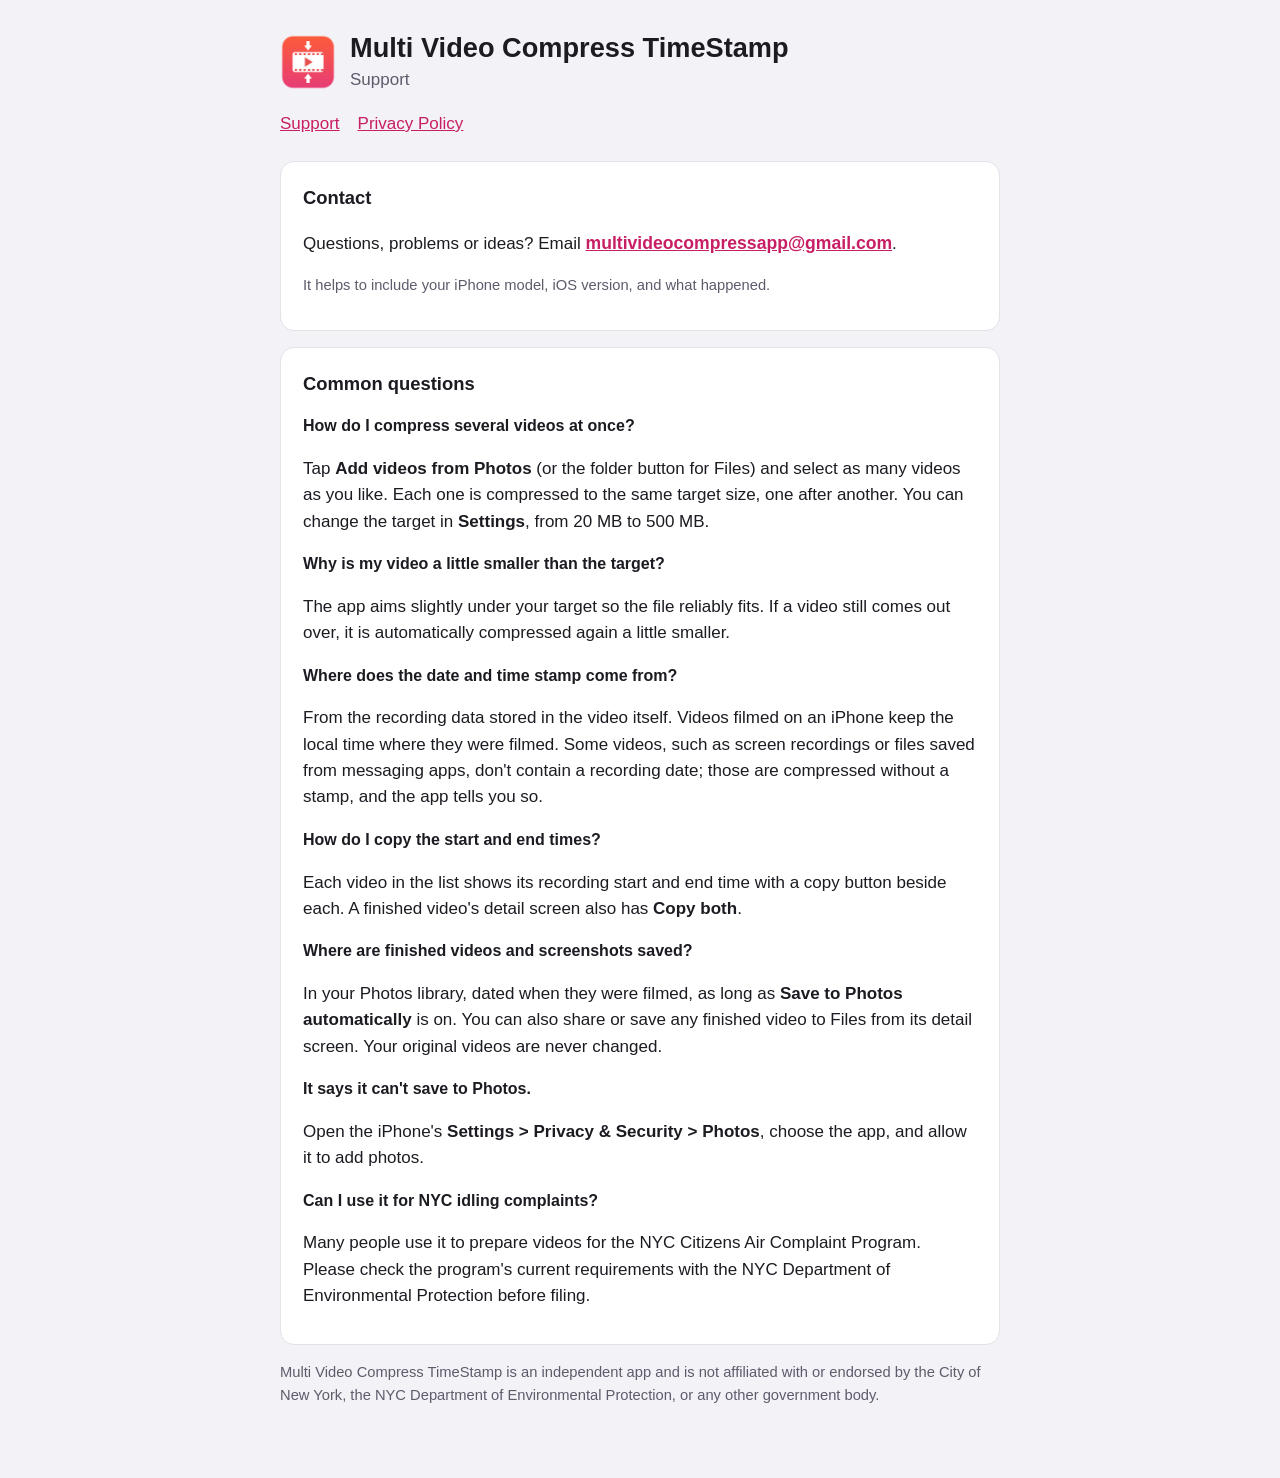
==== index.html @ 438bb65d "Add files via upload" ====
<!doctype html>
<html lang="en">
<head>
<meta charset="utf-8">
<meta name="viewport" content="width=device-width, initial-scale=1">
<title>Support · Multi Video Compress TimeStamp</title>
<link rel="icon" href="icon.png">
<link rel="stylesheet" href="style.css">
</head>
<body>
<main>
<header>
  <img src="icon.png" alt="">
  <div>
    <h1>Multi Video Compress TimeStamp</h1>
    <p class="tag">Support</p>
  </div>
</header>
<nav><a href="index.html">Support</a><a href="privacy.html">Privacy Policy</a></nav>

<section>
  <h2>Contact</h2>
  <p>Questions, problems or ideas? Email <a class="contact" href="mailto:multivideocompressapp@gmail.com">multivideocompressapp@gmail.com</a>.</p>
  <p class="muted">It helps to include your iPhone model, iOS version, and what happened.</p>
</section>

<section>
  <h2>Common questions</h2>

  <h3>How do I compress several videos at once?</h3>
  <p>Tap <strong>Add videos from Photos</strong> (or the folder button for Files) and select as many videos as you like. Each one is compressed to the same target size, one after another. You can change the target in <strong>Settings</strong>, from 20 MB to 500 MB.</p>

  <h3>Why is my video a little smaller than the target?</h3>
  <p>The app aims slightly under your target so the file reliably fits. If a video still comes out over, it is automatically compressed again a little smaller.</p>

  <h3>Where does the date and time stamp come from?</h3>
  <p>From the recording data stored in the video itself. Videos filmed on an iPhone keep the local time where they were filmed. Some videos, such as screen recordings or files saved from messaging apps, don't contain a recording date; those are compressed without a stamp, and the app tells you so.</p>

  <h3>How do I copy the start and end times?</h3>
  <p>Each video in the list shows its recording start and end time with a copy button beside each. A finished video's detail screen also has <strong>Copy both</strong>.</p>

  <h3>Where are finished videos and screenshots saved?</h3>
  <p>In your Photos library, dated when they were filmed, as long as <strong>Save to Photos automatically</strong> is on. You can also share or save any finished video to Files from its detail screen. Your original videos are never changed.</p>

  <h3>It says it can't save to Photos.</h3>
  <p>Open the iPhone's <strong>Settings &gt; Privacy &amp; Security &gt; Photos</strong>, choose the app, and allow it to add photos.</p>

  <h3>Can I use it for NYC idling complaints?</h3>
  <p>Many people use it to prepare videos for the NYC Citizens Air Complaint Program. Please check the program's current requirements with the NYC Department of Environmental Protection before filing.</p>
</section>

<p class="muted">Multi Video Compress TimeStamp is an independent app and is not affiliated with or endorsed by the City of New York, the NYC Department of Environmental Protection, or any other government body.</p>
</main>
</body>
</html>
---- style.css ----
:root { --ink: #1c1b22; --muted: #5e5b6b; --accent: #c81e64; --paper: #f2f2f7; --panel: #ffffff; --line: #e2e2e8; }
@media (prefers-color-scheme: dark) {
  :root { --ink: #ecebf2; --muted: #a8a5b6; --accent: #ff6aa5; --paper: #17161d; --panel: #222129; --line: #34323f; }
}
* { box-sizing: border-box; }
body { margin: 0; background: var(--paper); color: var(--ink);
  font: 17px/1.55 -apple-system, BlinkMacSystemFont, "Segoe UI", Helvetica, Arial, sans-serif; }
main { max-width: 760px; margin: 0 auto; padding: 32px 20px 56px; }
header { display: flex; align-items: center; gap: 14px; margin-bottom: 8px; }
header img { width: 56px; height: 56px; border-radius: 13px; }
h1 { font-size: 1.7rem; line-height: 1.2; margin: 0; }
.tag { margin: 2px 0 0; color: var(--muted); }
nav { margin: 18px 0 24px; display: flex; gap: 18px; }
a { color: var(--accent); }
section { background: var(--panel); border: 1px solid var(--line); border-radius: 14px; padding: 4px 22px 18px; margin-bottom: 16px; }
h2 { font-size: 1.15rem; margin: 18px 0 6px; }
h3 { font-size: 1rem; margin: 16px 0 4px; }
p, li { color: var(--ink); }
.muted { color: var(--muted); font-size: 0.92rem; }
.contact { font-size: 1.1rem; font-weight: 600; }
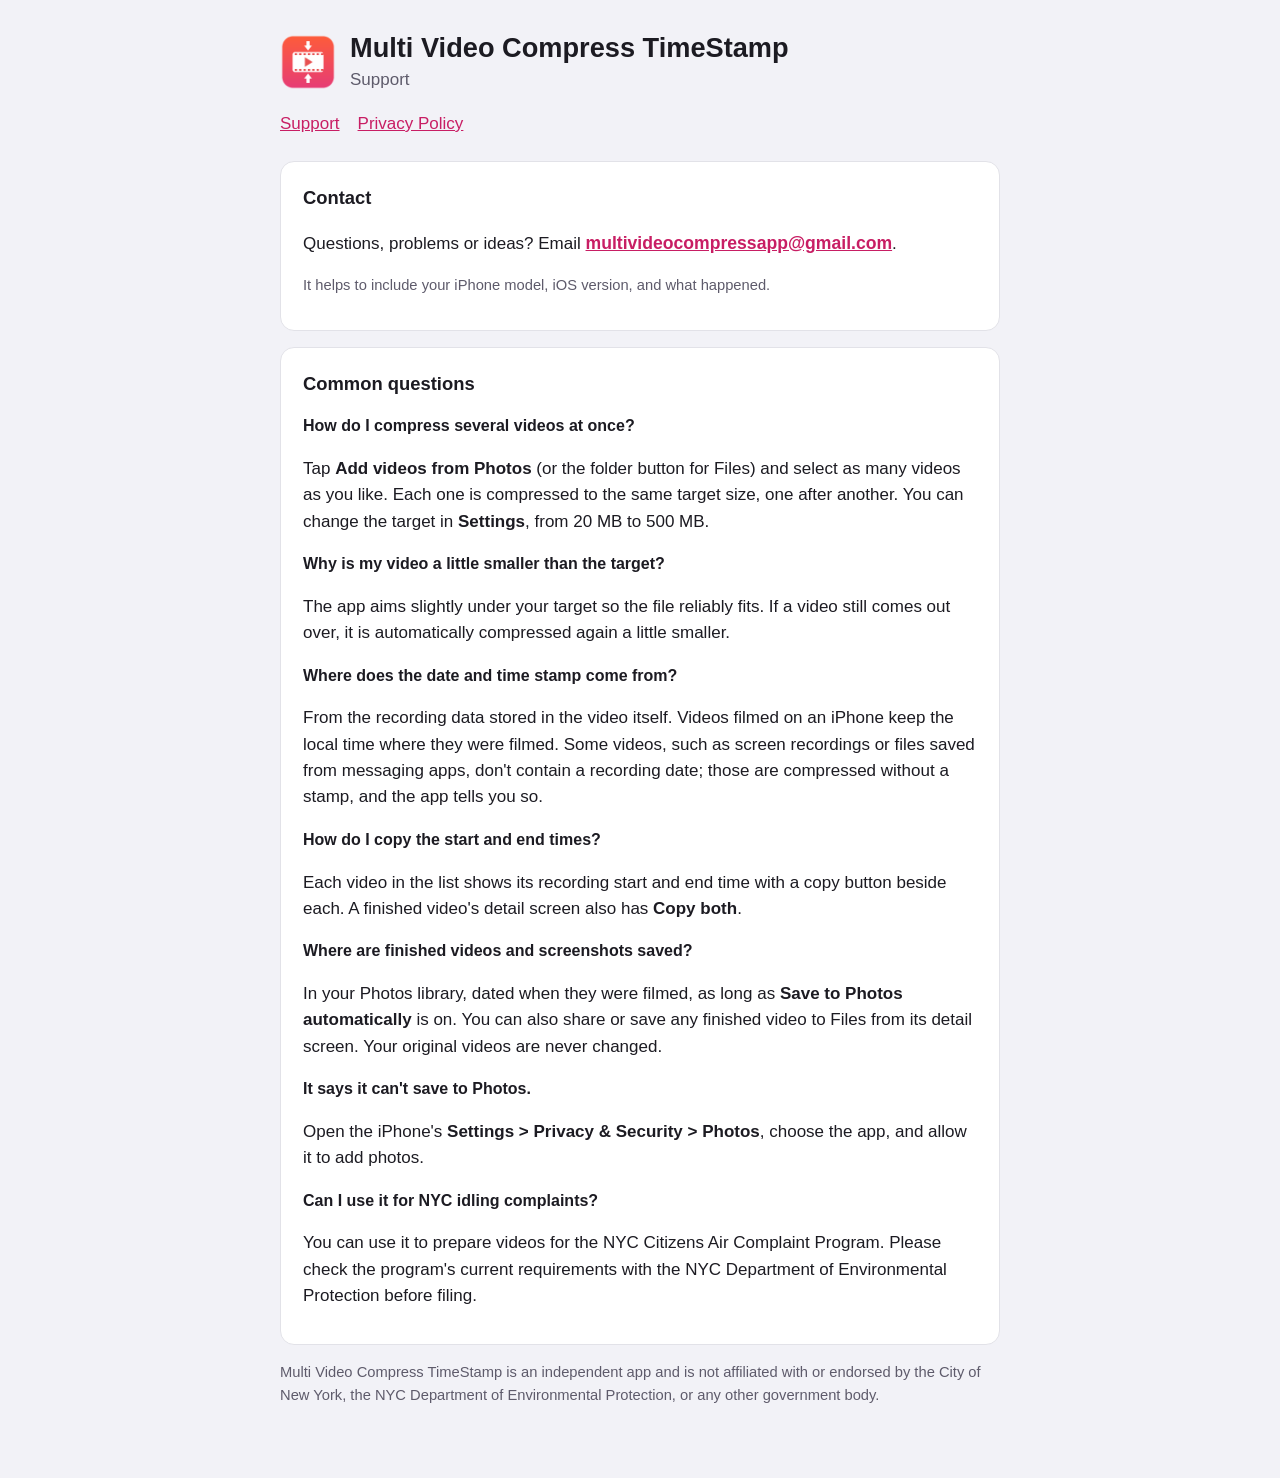
==== commit 551edd94: "Update index.html" ====
--- a/index.html
+++ b/index.html
@@ -46,7 +46,7 @@
   <p>Open the iPhone's <strong>Settings &gt; Privacy &amp; Security &gt; Photos</strong>, choose the app, and allow it to add photos.</p>
 
   <h3>Can I use it for NYC idling complaints?</h3>
-  <p>Many people use it to prepare videos for the NYC Citizens Air Complaint Program. Please check the program's current requirements with the NYC Department of Environmental Protection before filing.</p>
+  <p>You can use it to prepare videos for the NYC Citizens Air Complaint Program. Please check the program's current requirements with the NYC Department of Environmental Protection before filing.</p>
 </section>
 
 <p class="muted">Multi Video Compress TimeStamp is an independent app and is not affiliated with or endorsed by the City of New York, the NYC Department of Environmental Protection, or any other government body.</p>
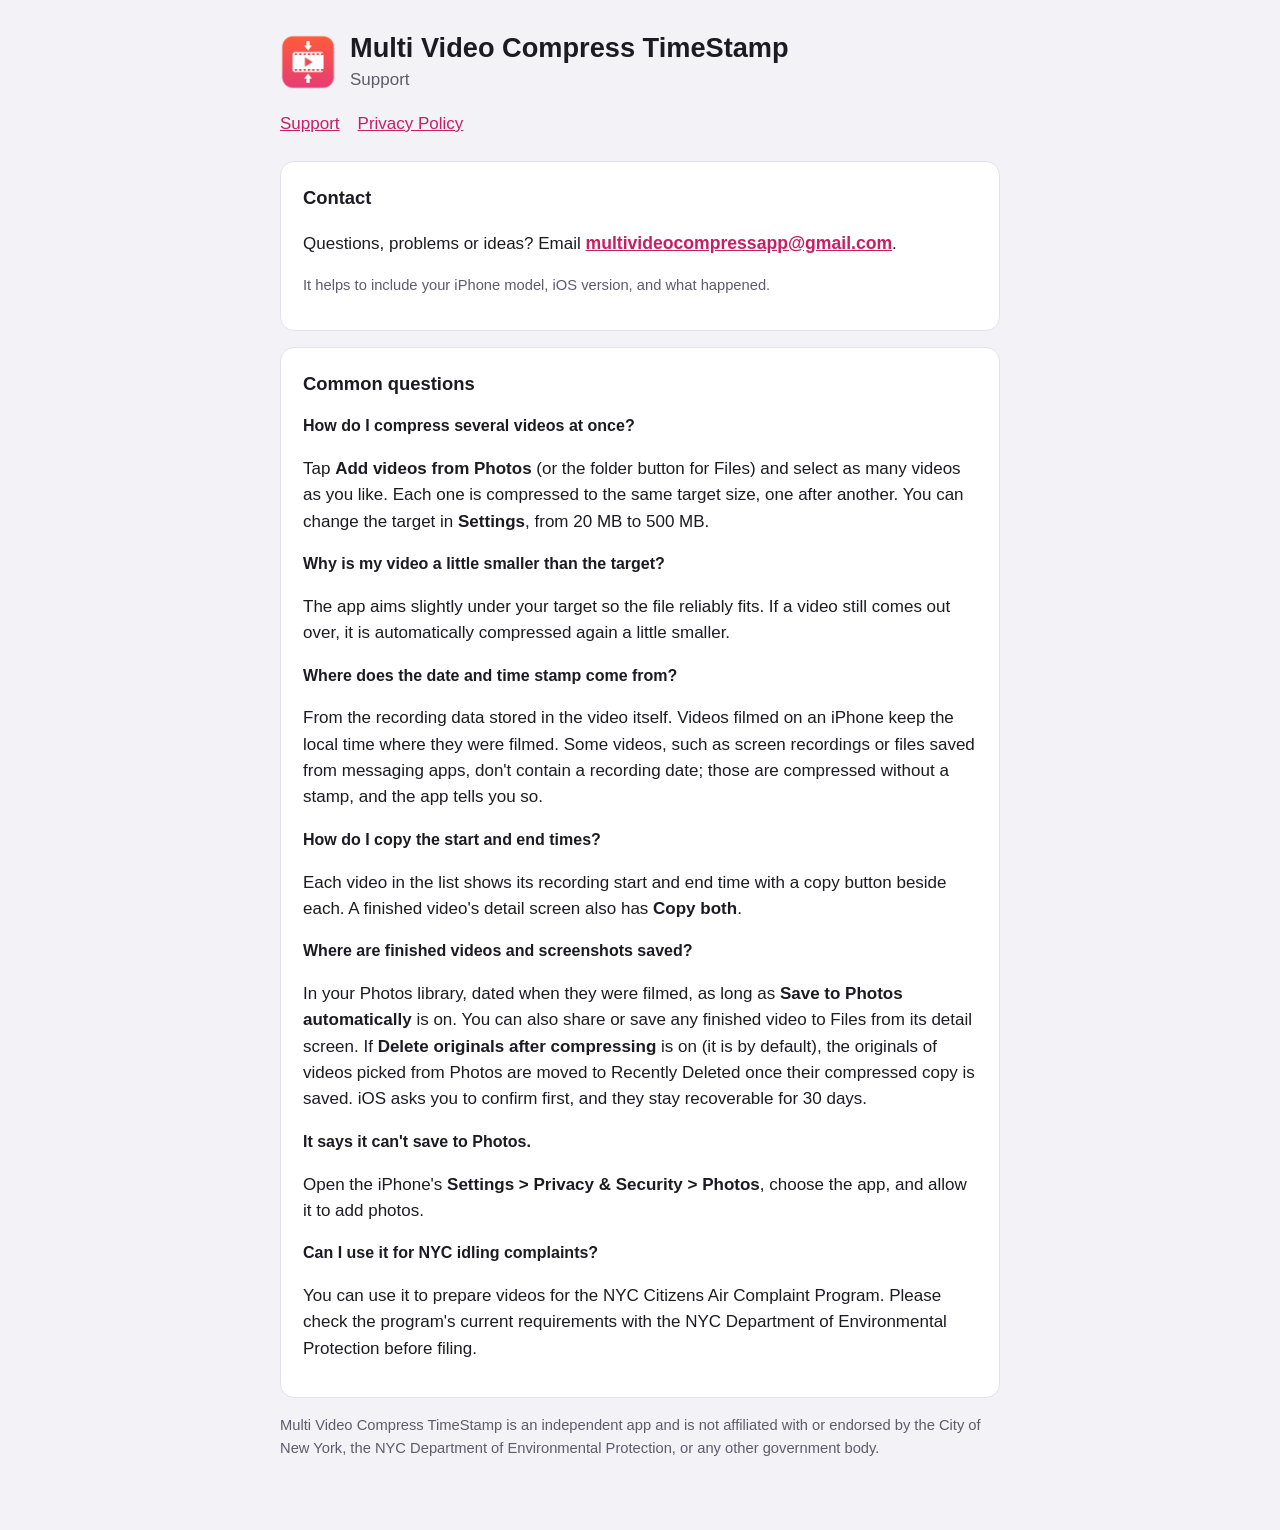
==== commit 29f6eb52: "Update index.html" ====
--- a/index.html
+++ b/index.html
@@ -40,7 +40,7 @@
   <p>Each video in the list shows its recording start and end time with a copy button beside each. A finished video's detail screen also has <strong>Copy both</strong>.</p>
 
   <h3>Where are finished videos and screenshots saved?</h3>
-  <p>In your Photos library, dated when they were filmed, as long as <strong>Save to Photos automatically</strong> is on. You can also share or save any finished video to Files from its detail screen. Your original videos are never changed.</p>
+  <p>In your Photos library, dated when they were filmed, as long as <strong>Save to Photos automatically</strong> is on. You can also share or save any finished video to Files from its detail screen. If <strong>Delete originals after compressing</strong> is on (it is by default), the originals of videos picked from Photos are moved to Recently Deleted once their compressed copy is saved. iOS asks you to confirm first, and they stay recoverable for 30 days.</p>
 
   <h3>It says it can't save to Photos.</h3>
   <p>Open the iPhone's <strong>Settings &gt; Privacy &amp; Security &gt; Photos</strong>, choose the app, and allow it to add photos.</p>
